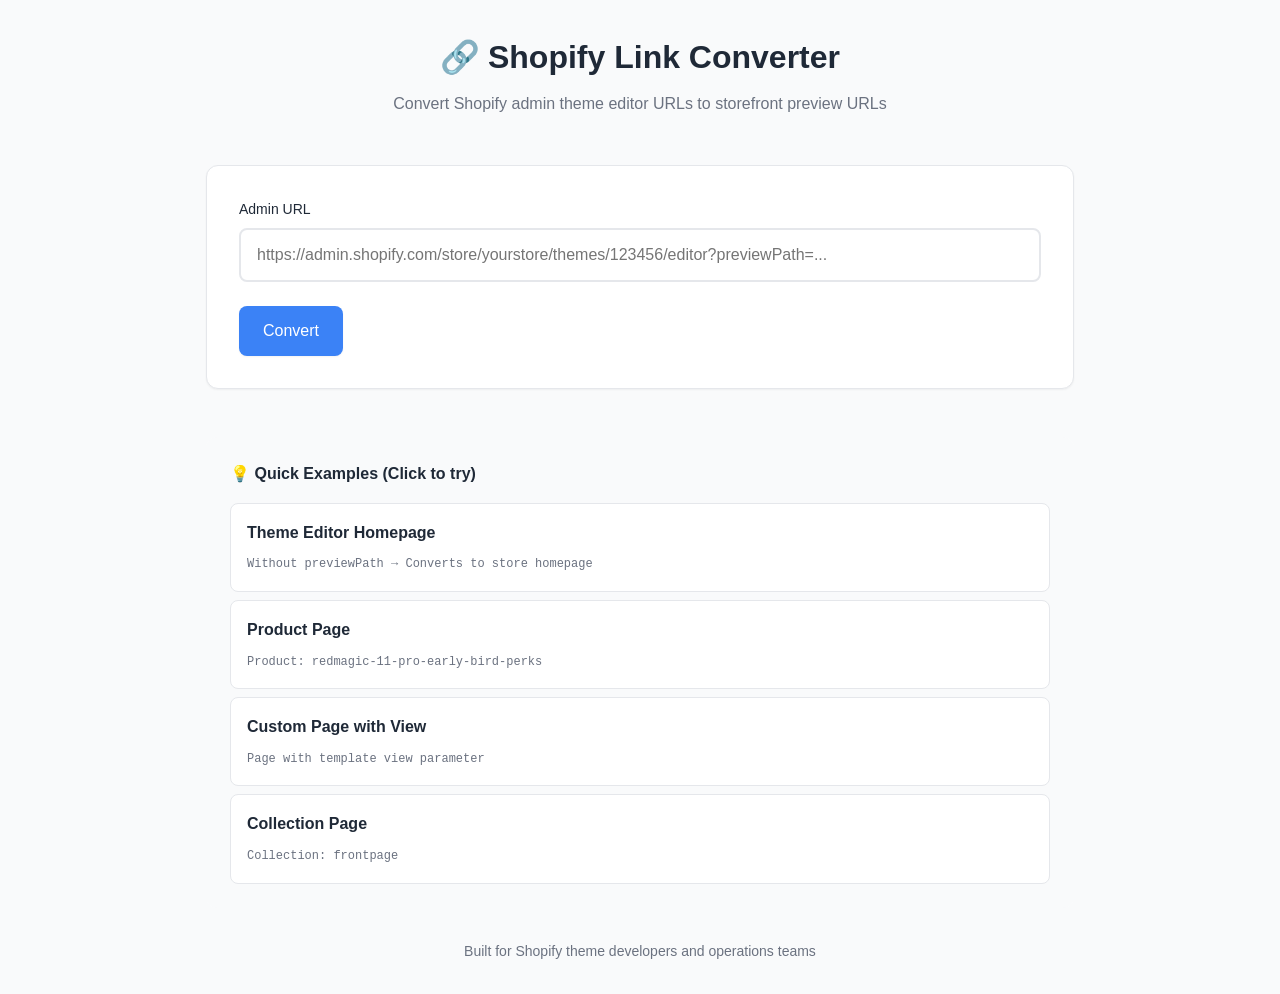
==== index.html @ 7e75ffb8 "Simplify UI by removing batch convert feature - Remove batch convert tab and UI components - Remove " ====
<!DOCTYPE html>
<html lang="en">
<head>
  <meta charset="UTF-8">
  <meta name="viewport" content="width=device-width, initial-scale=1.0">
  <meta name="description" content="Convert Shopify admin theme editor URLs to storefront preview URLs">
  <title>Shopify Link Converter</title>
  <link rel="stylesheet" href="css/styles.css">
</head>
<body>
  <div class="container">
    <!-- Header -->
    <header class="header">
      <h1>
        <span>🔗</span>
        Shopify Link Converter
      </h1>
      <p>Convert Shopify admin theme editor URLs to storefront preview URLs</p>
    </header>

    <!-- Single Mode -->
    <div id="singleMode">
      <div class="card">
        <div class="form-group">
          <label class="form-label" for="adminUrl">Admin URL</label>
          <input 
            type="text" 
            class="input" 
            id="adminUrl" 
            placeholder="https://admin.shopify.com/store/yourstore/themes/123456/editor?previewPath=..."
            autocomplete="off"
          >
        </div>

        <button class="btn" id="convertBtn">
          Convert
        </button>

        <!-- Single Result -->
        <div class="result" id="singleResult">
          <div class="result-header success">
            <span class="result-icon">✓</span>
            <span>Conversion Successful</span>
          </div>

          <div class="form-group">
            <label class="form-label">Storefront Preview URL</label>
            <div class="output-group">
              <input 
                type="text" 
                class="input" 
                id="storefrontUrl" 
                readonly
              >
              <div class="output-actions">
                <button class="btn-icon" id="copyBtn" title="Copy to clipboard">
                  <svg width="18" height="18" viewBox="0 0 24 24" fill="none" stroke="currentColor" stroke-width="2">
                    <rect x="9" y="9" width="13" height="13" rx="2" ry="2"></rect>
                    <path d="M5 15H4a2 2 0 0 1-2-2V4a2 2 0 0 1 2-2h9a2 2 0 0 1 2 2v1"></path>
                  </svg>
                </button>
                <button class="btn-icon" id="openBtn" title="Open in new tab">
                  <svg width="18" height="18" viewBox="0 0 24 24" fill="none" stroke="currentColor" stroke-width="2">
                    <path d="M18 13v6a2 2 0 0 1-2 2H5a2 2 0 0 1-2-2V8a2 2 0 0 1 2-2h6"></path>
                    <polyline points="15 3 21 3 21 9"></polyline>
                    <line x1="10" y1="14" x2="21" y2="3"></line>
                  </svg>
                </button>
              </div>
            </div>
          </div>

          <div class="details">
            <div class="details-title">Conversion Details</div>
            <div id="conversionDetails">
              <!-- Details will be populated by JavaScript -->
            </div>
          </div>
        </div>
      </div>

      <!-- Examples -->
      <div class="examples">
        <h3>💡 Quick Examples (Click to try)</h3>
        <div class="example-list">
          <a href="#" class="example-link" data-url="https://admin.shopify.com/store/redmagicdev/themes/146505662626/editor">
            <strong>Theme Editor Homepage</strong>
            <small>Without previewPath → Converts to store homepage</small>
          </a>
          <a href="#" class="example-link" data-url="https://admin.shopify.com/store/redmagicdev/themes/146505662626/editor?previewPath=%2Fproducts%2Fredmagic-11-pro-early-bird-perks">
            <strong>Product Page</strong>
            <small>Product: redmagic-11-pro-early-bird-perks</small>
          </a>
          <a href="#" class="example-link" data-url="https://admin.shopify.com/store/redmagicdev/themes/146505662626/editor?previewPath=%2Fpages%2F1%3Fview%3Drm-cooling-2026">
            <strong>Custom Page with View</strong>
            <small>Page with template view parameter</small>
          </a>
          <a href="#" class="example-link" data-url="https://admin.shopify.com/store/redmagicdev/themes/146505662626/editor?previewPath=%2Fcollections%2Ffrontpage">
            <strong>Collection Page</strong>
            <small>Collection: frontpage</small>
          </a>
        </div>
      </div>
    </div>

    <!-- Footer -->
    <footer class="text-center mt-xl" style="color: var(--text-secondary); font-size: 0.875rem;">
      <p>Built for Shopify theme developers and operations teams</p>
    </footer>
  </div>

  <!-- Scripts -->
  <script src="js/converter.js"></script>
  <script src="js/ui.js"></script>
</body>
</html>
---- css/styles.css ----
/**
 * Shopify Link Converter - Styles
 * Modern, minimal design with smooth interactions
 */

/* ==================== Variables ==================== */
:root {
  /* Colors */
  --primary: #3B82F6;
  --primary-hover: #2563EB;
  --primary-light: #DBEAFE;
  --success: #10B981;
  --success-light: #D1FAE5;
  --error: #EF4444;
  --error-light: #FEE2E2;
  --warning: #F59E0B;
  --info: #3B82F6;
  
  /* Neutrals */
  --bg: #FFFFFF;
  --bg-secondary: #F9FAFB;
  --card: #FFFFFF;
  --border: #E5E7EB;
  --text: #1F2937;
  --text-secondary: #6B7280;
  --text-light: #9CA3AF;
  
  /* Spacing */
  --spacing-xs: 0.25rem;
  --spacing-sm: 0.5rem;
  --spacing-md: 1rem;
  --spacing-lg: 1.5rem;
  --spacing-xl: 2rem;
  --spacing-2xl: 3rem;
  
  /* Border radius */
  --radius-sm: 0.375rem;
  --radius-md: 0.5rem;
  --radius-lg: 0.75rem;
  --radius-xl: 1rem;
  
  /* Shadows */
  --shadow-sm: 0 1px 2px 0 rgba(0, 0, 0, 0.05);
  --shadow-md: 0 4px 6px -1px rgba(0, 0, 0, 0.1), 0 2px 4px -1px rgba(0, 0, 0, 0.06);
  --shadow-lg: 0 10px 15px -3px rgba(0, 0, 0, 0.1), 0 4px 6px -2px rgba(0, 0, 0, 0.05);
  
  /* Transitions */
  --transition: all 0.2s ease;
}

/* ==================== Reset & Base ==================== */
* {
  margin: 0;
  padding: 0;
  box-sizing: border-box;
}

body {
  font-family: -apple-system, BlinkMacSystemFont, 'Segoe UI', 'Roboto', 'Oxygen',
    'Ubuntu', 'Cantarell', 'Fira Sans', 'Droid Sans', 'Helvetica Neue', sans-serif;
  -webkit-font-smoothing: antialiased;
  -moz-osx-font-smoothing: grayscale;
  background: var(--bg-secondary);
  color: var(--text);
  line-height: 1.6;
  min-height: 100vh;
}

/* ==================== Layout ==================== */
.container {
  max-width: 900px;
  margin: 0 auto;
  padding: var(--spacing-xl) var(--spacing-md);
}

/* ==================== Header ==================== */
.header {
  text-align: center;
  margin-bottom: var(--spacing-2xl);
}

.header h1 {
  font-size: 2rem;
  font-weight: 700;
  color: var(--text);
  margin-bottom: var(--spacing-sm);
  display: flex;
  align-items: center;
  justify-content: center;
  gap: var(--spacing-sm);
}

.header p {
  color: var(--text-secondary);
  font-size: 1rem;
}

/* ==================== Cards ==================== */
.card {
  background: var(--card);
  border-radius: var(--radius-lg);
  padding: var(--spacing-xl);
  box-shadow: var(--shadow-sm);
  border: 1px solid var(--border);
  margin-bottom: var(--spacing-lg);
}

/* ==================== Form Elements ==================== */
.form-group {
  margin-bottom: var(--spacing-lg);
}

.form-label {
  display: block;
  font-weight: 500;
  color: var(--text);
  margin-bottom: var(--spacing-sm);
  font-size: 0.875rem;
}

.input,
.textarea {
  width: 100%;
  padding: var(--spacing-md);
  border: 2px solid var(--border);
  border-radius: var(--radius-md);
  font-size: 1rem;
  font-family: inherit;
  transition: var(--transition);
  background: var(--bg);
}

.input:focus,
.textarea:focus {
  outline: none;
  border-color: var(--primary);
  box-shadow: 0 0 0 3px var(--primary-light);
}

.textarea {
  min-height: 150px;
  resize: vertical;
  font-family: 'SF Mono', Monaco, 'Cascadia Code', 'Roboto Mono', Consolas, 'Courier New', monospace;
  font-size: 0.875rem;
  line-height: 1.5;
}

.input[readonly] {
  background: var(--bg-secondary);
  color: var(--text-secondary);
}

/* ==================== Buttons ==================== */
.btn {
  display: inline-flex;
  align-items: center;
  justify-content: center;
  gap: var(--spacing-sm);
  padding: var(--spacing-md) var(--spacing-lg);
  background: var(--primary);
  color: white;
  border: none;
  border-radius: var(--radius-md);
  font-size: 1rem;
  font-weight: 500;
  cursor: pointer;
  transition: var(--transition);
  box-shadow: var(--shadow-sm);
}

.btn:hover:not(:disabled) {
  background: var(--primary-hover);
  transform: translateY(-2px);
  box-shadow: var(--shadow-md);
}

.btn:active:not(:disabled) {
  transform: translateY(0);
}

.btn:disabled {
  opacity: 0.6;
  cursor: not-allowed;
}

.btn-secondary {
  background: var(--bg);
  color: var(--text);
  border: 2px solid var(--border);
}

.btn-secondary:hover:not(:disabled) {
  background: var(--bg-secondary);
  border-color: var(--text-light);
}

.btn-icon {
  padding: var(--spacing-sm);
  background: transparent;
  color: var(--text-secondary);
  border: none;
  border-radius: var(--radius-sm);
  cursor: pointer;
  transition: var(--transition);
  display: inline-flex;
  align-items: center;
  justify-content: center;
}

.btn-icon:hover {
  background: var(--bg-secondary);
  color: var(--primary);
}

.btn-group {
  display: flex;
  gap: var(--spacing-sm);
  flex-wrap: wrap;
}

/* ==================== Results ==================== */
.result {
  display: none;
  margin-top: var(--spacing-xl);
}

.result.active {
  display: block;
  animation: slideIn 0.3s ease;
}

@keyframes slideIn {
  from {
    opacity: 0;
    transform: translateY(-10px);
  }
  to {
    opacity: 1;
    transform: translateY(0);
  }
}

.result-header {
  display: flex;
  align-items: center;
  gap: var(--spacing-sm);
  margin-bottom: var(--spacing-md);
  font-weight: 500;
}

.result-header.success {
  color: var(--success);
}

.result-header.error {
  color: var(--error);
}

.result-icon {
  font-size: 1.25rem;
}

.output-group {
  position: relative;
  margin-bottom: var(--spacing-lg);
}

.output-group .input {
  padding-right: 80px;
}

.output-actions {
  position: absolute;
  right: var(--spacing-sm);
  top: 50%;
  transform: translateY(-50%);
  display: flex;
  gap: var(--spacing-xs);
}

/* ==================== Conversion Details ==================== */
.details {
  background: var(--bg-secondary);
  border-radius: var(--radius-md);
  padding: var(--spacing-md);
  margin-top: var(--spacing-md);
}

.details-title {
  font-size: 0.875rem;
  font-weight: 500;
  color: var(--text-secondary);
  margin-bottom: var(--spacing-sm);
}

.detail-item {
  display: flex;
  justify-content: space-between;
  padding: var(--spacing-sm) 0;
  border-bottom: 1px solid var(--border);
}

.detail-item:last-child {
  border-bottom: none;
}

.detail-label {
  font-size: 0.875rem;
  color: var(--text-secondary);
}

.detail-value {
  font-size: 0.875rem;
  font-weight: 500;
  color: var(--text);
  font-family: 'SF Mono', Monaco, monospace;
}

.error-message {
  padding: var(--spacing-md);
  background: var(--error-light);
  color: var(--error);
  border-radius: var(--radius-md);
  font-size: 0.875rem;
}

.error-text {
  color: var(--error);
}

/* ==================== Examples ==================== */
.examples {
  background: var(--bg-secondary);
  border-radius: var(--radius-lg);
  padding: var(--spacing-lg);
  margin-top: var(--spacing-2xl);
}

.examples h3 {
  font-size: 1rem;
  font-weight: 600;
  color: var(--text);
  margin-bottom: var(--spacing-md);
}

.example-list {
  display: flex;
  flex-direction: column;
  gap: var(--spacing-sm);
}

.example-link {
  padding: var(--spacing-md);
  background: var(--card);
  border: 1px solid var(--border);
  border-radius: var(--radius-md);
  color: var(--text);
  text-decoration: none;
  transition: var(--transition);
  display: block;
}

.example-link:hover {
  border-color: var(--primary);
  background: var(--primary-light);
  transform: translateX(4px);
}

.example-link strong {
  display: block;
  color: var(--text);
  margin-bottom: var(--spacing-xs);
}

.example-link small {
  color: var(--text-secondary);
  font-size: 0.75rem;
  font-family: 'SF Mono', Monaco, monospace;
}

/* ==================== Toast Notifications ==================== */
.toast {
  position: fixed;
  bottom: var(--spacing-xl);
  right: var(--spacing-xl);
  padding: var(--spacing-md) var(--spacing-lg);
  background: var(--text);
  color: white;
  border-radius: var(--radius-md);
  box-shadow: var(--shadow-lg);
  z-index: 1000;
  opacity: 0;
  transform: translateY(20px);
  transition: var(--transition);
  max-width: 400px;
}

.toast.show {
  opacity: 1;
  transform: translateY(0);
}

.toast-success {
  background: var(--success);
}

.toast-error {
  background: var(--error);
}

.toast-info {
  background: var(--info);
}

.toast-warning {
  background: var(--warning);
}

/* ==================== Responsive ==================== */
@media (max-width: 768px) {
  .container {
    padding: var(--spacing-md);
  }
  
  .header h1 {
    font-size: 1.5rem;
  }
  
  .card {
    padding: var(--spacing-md);
  }
  
  .btn-group {
    flex-direction: column;
  }
  
  .btn {
    width: 100%;
  }
  
  .toast {
    left: var(--spacing-md);
    right: var(--spacing-md);
    bottom: var(--spacing-md);
  }
}

/* ==================== Utilities ==================== */
.text-center {
  text-align: center;
}

.mt-sm { margin-top: var(--spacing-sm); }
.mt-md { margin-top: var(--spacing-md); }
.mt-lg { margin-top: var(--spacing-lg); }
.mt-xl { margin-top: var(--spacing-xl); }

.mb-sm { margin-bottom: var(--spacing-sm); }
.mb-md { margin-bottom: var(--spacing-md); }
.mb-lg { margin-bottom: var(--spacing-lg); }
.mb-xl { margin-bottom: var(--spacing-xl); }
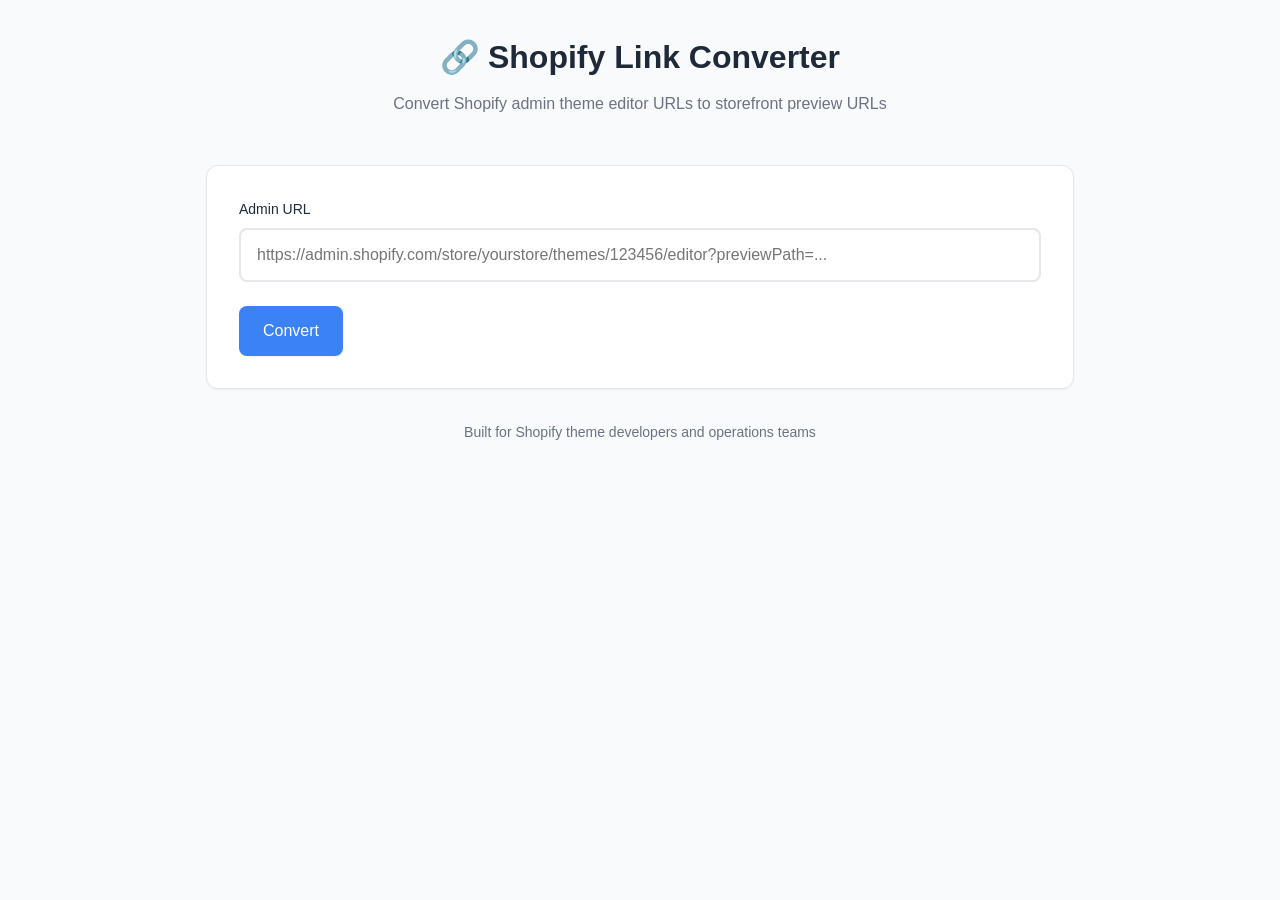
==== commit a170f12e: "Remove Quick Examples section" ====
--- a/index.html
+++ b/index.html
@@ -78,29 +78,6 @@
           </div>
         </div>
       </div>
-
-      <!-- Examples -->
-      <div class="examples">
-        <h3>💡 Quick Examples (Click to try)</h3>
-        <div class="example-list">
-          <a href="#" class="example-link" data-url="https://admin.shopify.com/store/redmagicdev/themes/146505662626/editor">
-            <strong>Theme Editor Homepage</strong>
-            <small>Without previewPath → Converts to store homepage</small>
-          </a>
-          <a href="#" class="example-link" data-url="https://admin.shopify.com/store/redmagicdev/themes/146505662626/editor?previewPath=%2Fproducts%2Fredmagic-11-pro-early-bird-perks">
-            <strong>Product Page</strong>
-            <small>Product: redmagic-11-pro-early-bird-perks</small>
-          </a>
-          <a href="#" class="example-link" data-url="https://admin.shopify.com/store/redmagicdev/themes/146505662626/editor?previewPath=%2Fpages%2F1%3Fview%3Drm-cooling-2026">
-            <strong>Custom Page with View</strong>
-            <small>Page with template view parameter</small>
-          </a>
-          <a href="#" class="example-link" data-url="https://admin.shopify.com/store/redmagicdev/themes/146505662626/editor?previewPath=%2Fcollections%2Ffrontpage">
-            <strong>Collection Page</strong>
-            <small>Collection: frontpage</small>
-          </a>
-        </div>
-      </div>
     </div>
 
     <!-- Footer -->
--- a/css/styles.css
+++ b/css/styles.css
@@ -328,56 +328,6 @@
   color: var(--error);
 }
 
-/* ==================== Examples ==================== */
-.examples {
-  background: var(--bg-secondary);
-  border-radius: var(--radius-lg);
-  padding: var(--spacing-lg);
-  margin-top: var(--spacing-2xl);
-}
-
-.examples h3 {
-  font-size: 1rem;
-  font-weight: 600;
-  color: var(--text);
-  margin-bottom: var(--spacing-md);
-}
-
-.example-list {
-  display: flex;
-  flex-direction: column;
-  gap: var(--spacing-sm);
-}
-
-.example-link {
-  padding: var(--spacing-md);
-  background: var(--card);
-  border: 1px solid var(--border);
-  border-radius: var(--radius-md);
-  color: var(--text);
-  text-decoration: none;
-  transition: var(--transition);
-  display: block;
-}
-
-.example-link:hover {
-  border-color: var(--primary);
-  background: var(--primary-light);
-  transform: translateX(4px);
-}
-
-.example-link strong {
-  display: block;
-  color: var(--text);
-  margin-bottom: var(--spacing-xs);
-}
-
-.example-link small {
-  color: var(--text-secondary);
-  font-size: 0.75rem;
-  font-family: 'SF Mono', Monaco, monospace;
-}
-
 /* ==================== Toast Notifications ==================== */
 .toast {
   position: fixed;
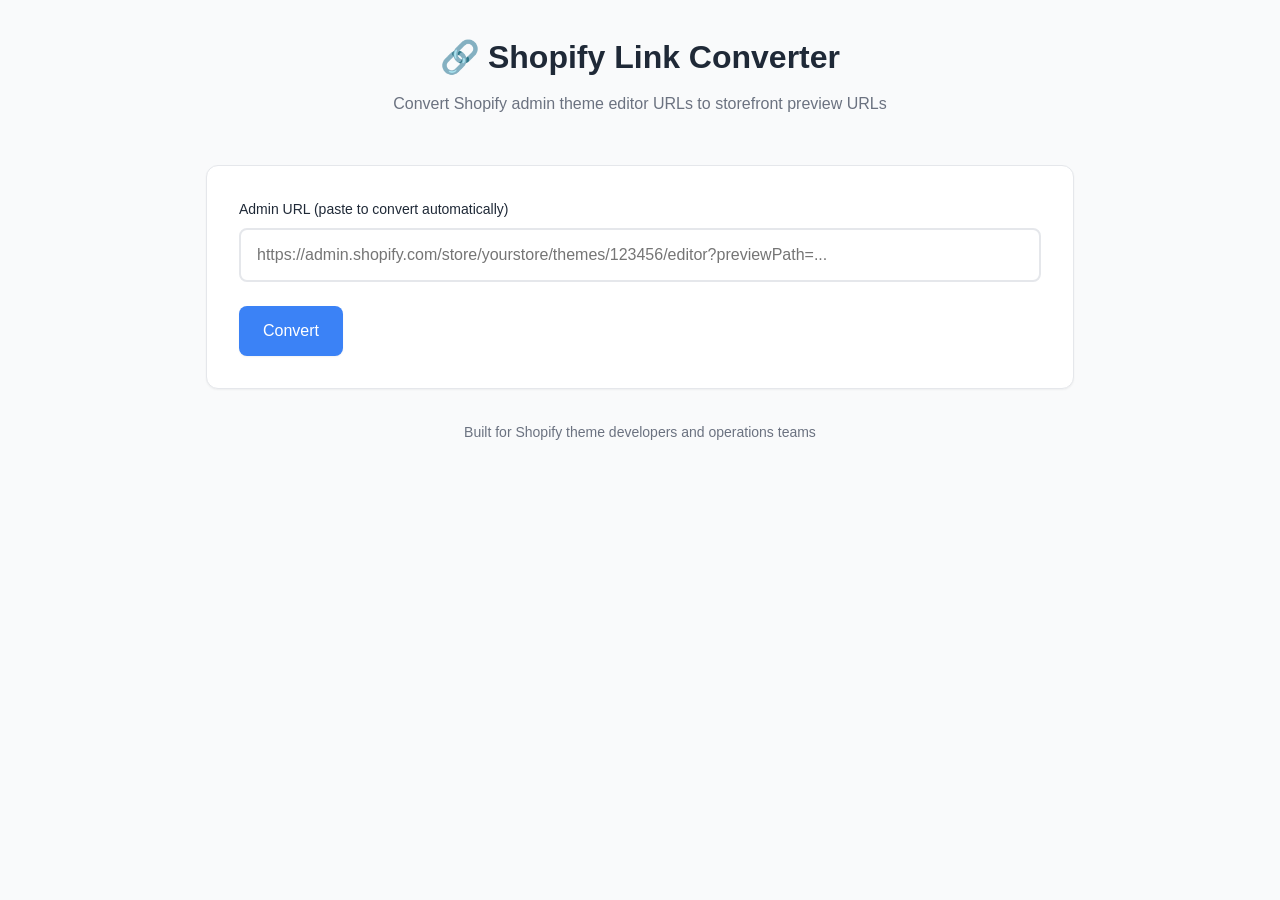
==== commit 5545303c: "Convert Shopify preview links automatically on paste" ====
--- a/index.html
+++ b/index.html
@@ -22,7 +22,7 @@
     <div id="singleMode">
       <div class="card">
         <div class="form-group">
-          <label class="form-label" for="adminUrl">Admin URL</label>
+          <label class="form-label" for="adminUrl">Admin URL (paste to convert automatically)</label>
           <input 
             type="text" 
             class="input" 
@@ -76,6 +76,24 @@
               <!-- Details will be populated by JavaScript -->
             </div>
           </div>
+
+          <!-- Tips -->
+          <div class="tips">
+            <div class="tip">
+              <span class="tip-icon">💡</span>
+              <span><strong>Password page?</strong> If you see a password page, enter the password and visit again.</span>
+            </div>
+            <div class="tip">
+              <span class="tip-icon">💡</span>
+              <div>
+                <strong>404???</strong> If the preview shows nothing, check the page visibility status. Change it from "Hidden" to "Visible" or select another visible page.<br>
+                <div style="display: flex; gap: 12px; margin-top: 8px; flex-wrap: wrap; align-items: flex-start;">
+                  <img src="assets/image1.png" alt="Check if page status shows Hidden" style="max-width: 240px; height: auto; border-radius: 4px; border: 1px solid var(--border);">
+                  <img src="assets/image2.png" alt="Change visibility to Visible" style="max-width: 240px; height: auto; border-radius: 4px; border: 1px solid var(--border);">
+                </div>
+              </div>
+            </div>
+          </div>
         </div>
       </div>
     </div>
--- a/css/styles.css
+++ b/css/styles.css
@@ -329,6 +329,28 @@
 }
 
 /* ==================== Toast Notifications ==================== */
+
+.tips {
+  margin-top: var(--spacing-lg);
+  display: flex;
+  flex-direction: column;
+  gap: var(--spacing-sm);
+}
+
+.tip {
+  display: flex;
+  align-items: flex-start;
+  gap: var(--spacing-sm);
+  padding: var(--spacing-md);
+  background: var(--primary-light);
+  border-radius: var(--radius-md);
+  font-size: 0.875rem;
+  color: var(--text);
+}
+
+.tip-icon {
+  flex-shrink: 0;
+}
 .toast {
   position: fixed;
   bottom: var(--spacing-xl);
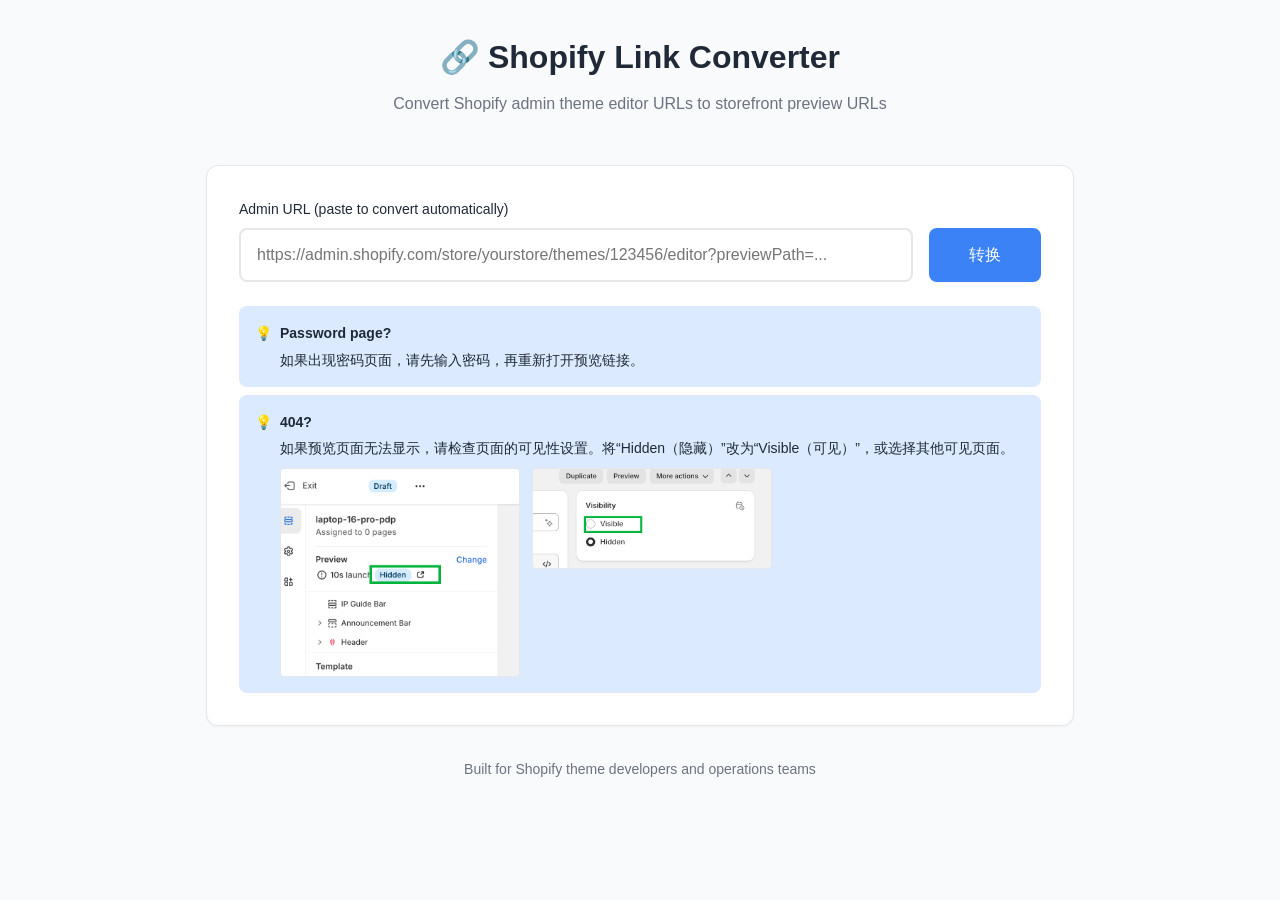
==== commit 6ddf9f0b: "Localize converter UI and refine responsive input layout" ====
--- a/index.html
+++ b/index.html
@@ -23,28 +23,29 @@
       <div class="card">
         <div class="form-group">
           <label class="form-label" for="adminUrl">Admin URL (paste to convert automatically)</label>
-          <input 
-            type="text" 
-            class="input" 
-            id="adminUrl" 
-            placeholder="https://admin.shopify.com/store/yourstore/themes/123456/editor?previewPath=..."
-            autocomplete="off"
-          >
+          <div class="conversion-input-row">
+            <input 
+              type="text" 
+              class="input" 
+              id="adminUrl" 
+              placeholder="https://admin.shopify.com/store/yourstore/themes/123456/editor?previewPath=..."
+              autocomplete="off"
+            >
+            <button class="btn" id="convertBtn">
+              转换
+            </button>
+          </div>
         </div>
-
-        <button class="btn" id="convertBtn">
-          Convert
-        </button>
 
         <!-- Single Result -->
         <div class="result" id="singleResult">
           <div class="result-header success">
             <span class="result-icon">✓</span>
-            <span>Conversion Successful</span>
+            <span>转换成功</span>
           </div>
 
           <div class="form-group">
-            <label class="form-label">Storefront Preview URL</label>
+            <label class="form-label">店铺预览链接</label>
             <div class="output-group">
               <input 
                 type="text" 
@@ -53,13 +54,13 @@
                 readonly
               >
               <div class="output-actions">
-                <button class="btn-icon" id="copyBtn" title="Copy to clipboard">
+                <button class="btn-icon" id="copyBtn" title="复制链接">
                   <svg width="18" height="18" viewBox="0 0 24 24" fill="none" stroke="currentColor" stroke-width="2">
                     <rect x="9" y="9" width="13" height="13" rx="2" ry="2"></rect>
                     <path d="M5 15H4a2 2 0 0 1-2-2V4a2 2 0 0 1 2-2h9a2 2 0 0 1 2 2v1"></path>
                   </svg>
                 </button>
-                <button class="btn-icon" id="openBtn" title="Open in new tab">
+                <button class="btn-icon" id="openBtn" title="在新标签页打开">
                   <svg width="18" height="18" viewBox="0 0 24 24" fill="none" stroke="currentColor" stroke-width="2">
                     <path d="M18 13v6a2 2 0 0 1-2 2H5a2 2 0 0 1-2-2V8a2 2 0 0 1 2-2h6"></path>
                     <polyline points="15 3 21 3 21 9"></polyline>
@@ -70,27 +71,26 @@
             </div>
           </div>
 
-          <div class="details">
-            <div class="details-title">Conversion Details</div>
-            <div id="conversionDetails">
-              <!-- Details will be populated by JavaScript -->
+          <div id="conversionError" class="error-message" hidden></div>
+        </div>
+
+        <!-- Tips stay visible even when there is no conversion result. -->
+        <div class="tips">
+          <div class="tip">
+            <span class="tip-icon">💡</span>
+            <div class="tip-content">
+              <strong>Password page?</strong>
+              <p lang="zh-CN">如果出现密码页面，请先输入密码，再重新打开预览链接。</p>
             </div>
           </div>
-
-          <!-- Tips -->
-          <div class="tips">
-            <div class="tip">
-              <span class="tip-icon">💡</span>
-              <span><strong>Password page?</strong> If you see a password page, enter the password and visit again.</span>
-            </div>
-            <div class="tip">
-              <span class="tip-icon">💡</span>
-              <div>
-                <strong>404???</strong> If the preview shows nothing, check the page visibility status. Change it from "Hidden" to "Visible" or select another visible page.<br>
-                <div style="display: flex; gap: 12px; margin-top: 8px; flex-wrap: wrap; align-items: flex-start;">
-                  <img src="assets/image1.png" alt="Check if page status shows Hidden" style="max-width: 240px; height: auto; border-radius: 4px; border: 1px solid var(--border);">
-                  <img src="assets/image2.png" alt="Change visibility to Visible" style="max-width: 240px; height: auto; border-radius: 4px; border: 1px solid var(--border);">
-                </div>
+          <div class="tip">
+            <span class="tip-icon">💡</span>
+            <div class="tip-content">
+              <strong>404?</strong>
+              <p lang="zh-CN">如果预览页面无法显示，请检查页面的可见性设置。将“Hidden（隐藏）”改为“Visible（可见）”，或选择其他可见页面。</p>
+              <div class="tip-images">
+                <img src="assets/image1.png" alt="检查页面是否设为 Hidden（隐藏）">
+                <img src="assets/image2.png" alt="将页面改为 Visible（可见）">
               </div>
             </div>
           </div>
--- a/css/styles.css
+++ b/css/styles.css
@@ -110,6 +110,22 @@
   margin-bottom: var(--spacing-lg);
 }
 
+.conversion-input-row {
+  display: flex;
+  gap: var(--spacing-md);
+}
+
+.conversion-input-row .input {
+  flex: 1;
+  min-width: 0;
+}
+
+.conversion-input-row .btn {
+  flex: 0 0 auto;
+  width: 112px;
+  white-space: nowrap;
+}
+
 .form-label {
   display: block;
   font-weight: 500;
@@ -229,6 +245,10 @@
   animation: slideIn 0.3s ease;
 }
 
+.result.error .result-header.success {
+  display: none;
+}
+
 @keyframes slideIn {
   from {
     opacity: 0;
@@ -351,6 +371,30 @@
 .tip-icon {
   flex-shrink: 0;
 }
+
+.tip-content {
+  min-width: 0;
+}
+
+.tip-content p {
+  margin-top: var(--spacing-xs);
+}
+
+.tip-images {
+  display: flex;
+  gap: 12px;
+  margin-top: var(--spacing-sm);
+  flex-wrap: wrap;
+  align-items: flex-start;
+}
+
+.tip-images img {
+  max-width: min(240px, 100%);
+  height: auto;
+  border-radius: 4px;
+  border: 1px solid var(--border);
+}
+
 .toast {
   position: fixed;
   bottom: var(--spacing-xl);
@@ -405,8 +449,13 @@
   .btn-group {
     flex-direction: column;
   }
-  
-  .btn {
+
+  .conversion-input-row {
+    flex-direction: column;
+  }
+  
+  .btn,
+  .conversion-input-row .btn {
     width: 100%;
   }
   
